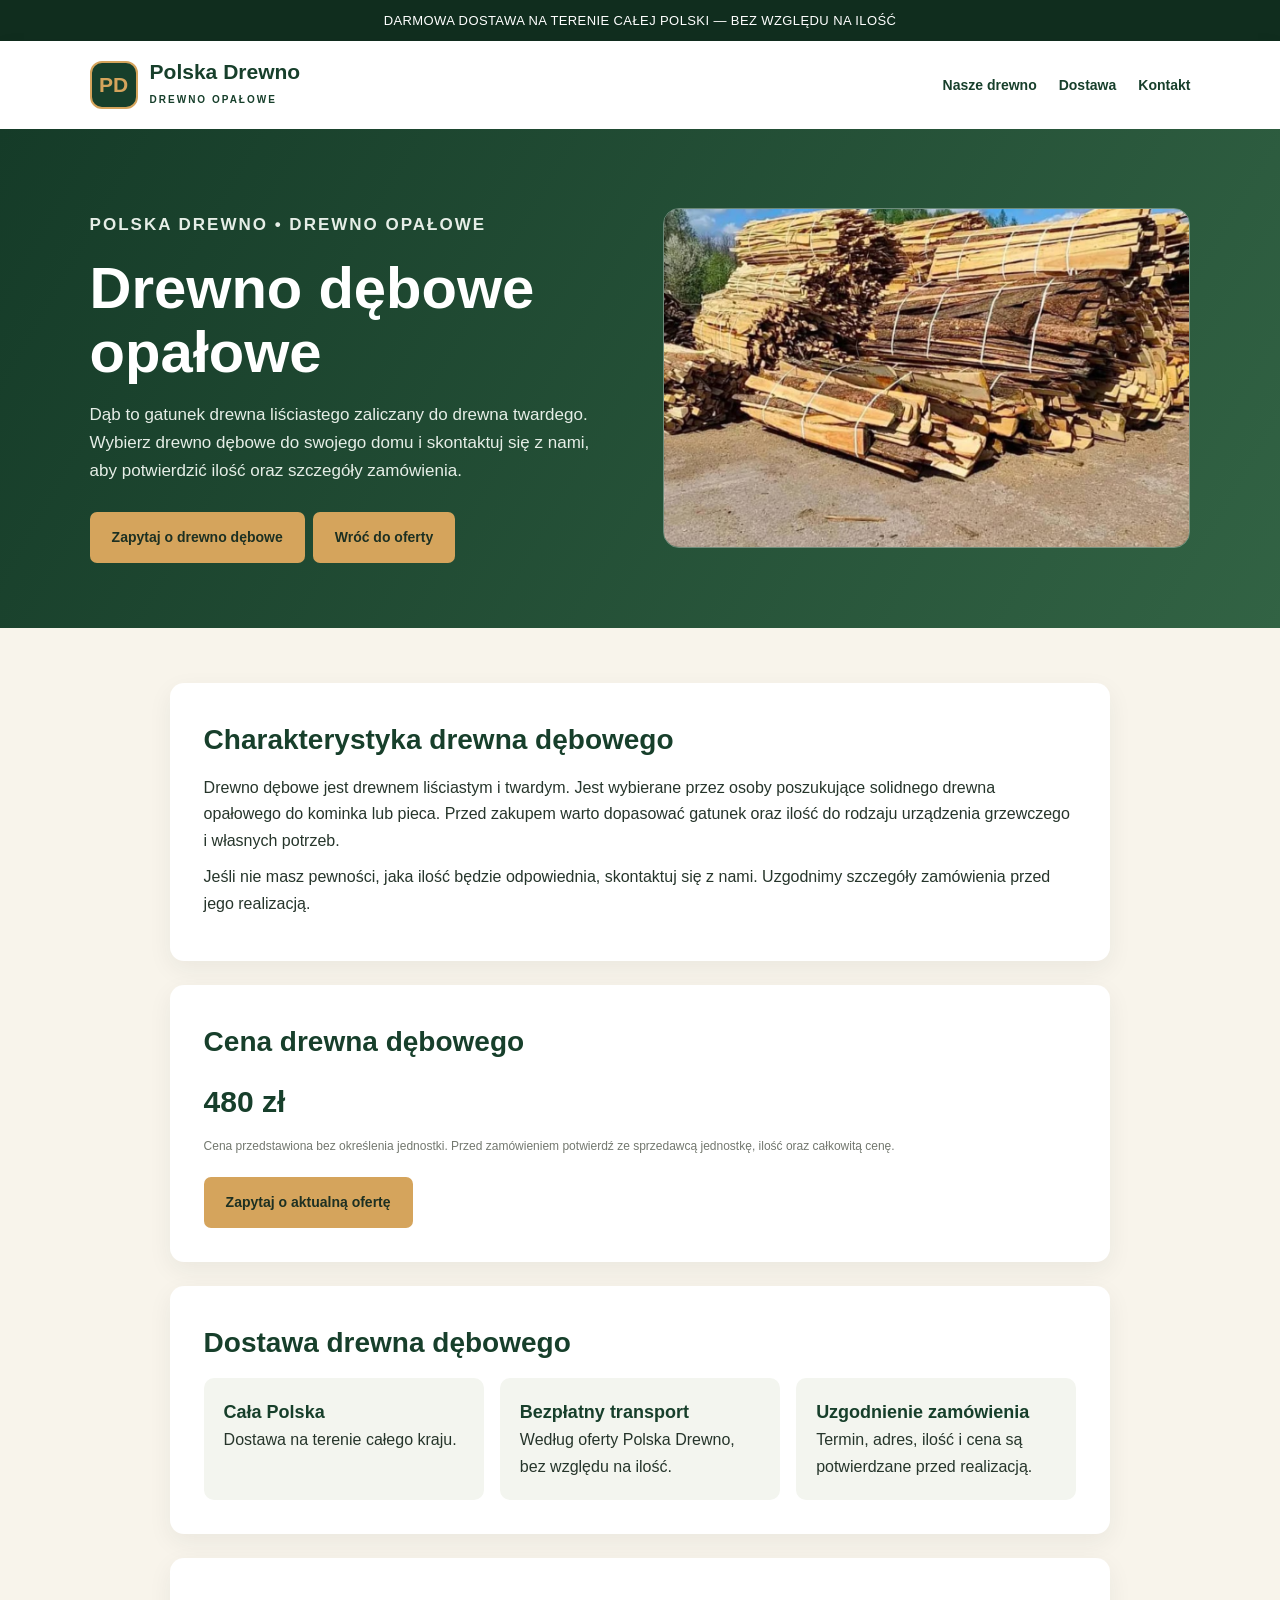
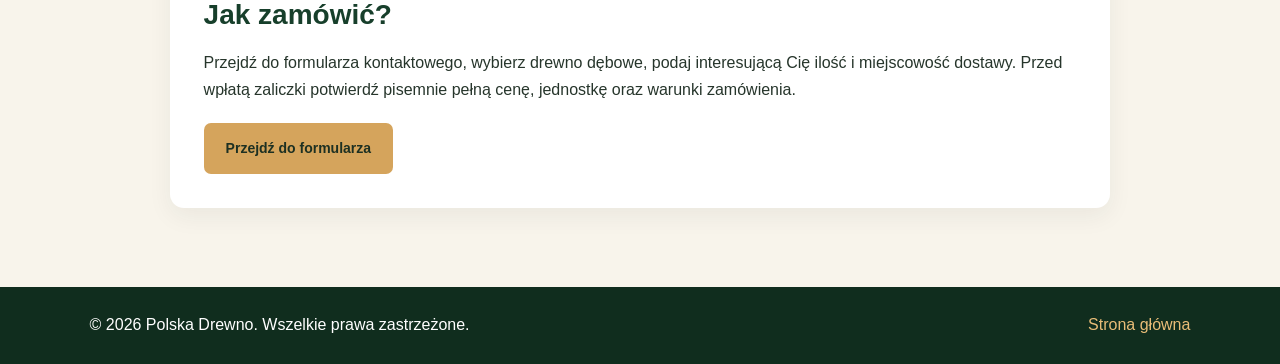
==== drewno-debowe.html @ 9f971336 "Add SEO page for oak firewood" ====
<!doctype html>
<html lang="pl">
<head>
<meta charset="utf-8">
<meta name="viewport" content="width=device-width, initial-scale=1">
<meta name="description" content="Poznaj drewno dębowe opałowe od Polska Drewno. Sprawdź podstawowe informacje, cenę 480 zł i zapytaj o bezpłatną dostawę na terenie całej Polski.">
<meta name="robots" content="index,follow">
<title>Drewno dębowe opałowe – cena i dostawa | Polska Drewno</title>
<link rel="canonical" href="https://polska-drewno.pages.dev/drewno-debowe.html">
<meta property="og:type" content="product">
<meta property="og:title" content="Drewno dębowe opałowe | Polska Drewno">
<meta property="og:description" content="Drewno dębowe opałowe. Cena 480 zł. Bezpłatna dostawa na terenie całej Polski.">
<meta property="og:url" content="https://polska-drewno.pages.dev/drewno-debowe.html">
<meta property="og:locale" content="pl_PL">
<meta property="og:image" content="https://polska-drewno.pages.dev/drewno-zdjecie-1.jpg">
<style>
:root{--green:#173f2b;--green2:#245b3c;--cream:#f8f4eb;--gold:#d5a45c;--text:#26352b}
*{box-sizing:border-box}body{margin:0;font-family:Arial,Helvetica,sans-serif;background:var(--cream);color:var(--text);line-height:1.65}a{text-decoration:none}
.topline{background:#102d1e;color:#fff;text-align:center;padding:10px 12px;font-size:13px;letter-spacing:.4px}
header{background:#fff;display:flex;align-items:center;justify-content:space-between;padding:18px 7%;gap:20px;box-shadow:0 3px 15px #0000000c}
.brand{display:flex;align-items:center;gap:12px;color:var(--green)}.brand-mark{display:grid;place-items:center;width:48px;height:48px;background:var(--green);color:var(--gold);border-radius:12px;font-size:21px;font-weight:900;border:2px solid var(--gold)}.brand strong{display:block;font-size:21px;line-height:1.2}.brand small{font-size:10px;letter-spacing:2px;font-weight:bold}
nav{display:flex;gap:22px;align-items:center}nav a{color:var(--green);font-size:14px;font-weight:bold}
.hero{background:linear-gradient(120deg,#153b28,#326344);color:#fff;padding:65px 7%;display:grid;grid-template-columns:1fr 1fr;align-items:center;gap:45px}
.eyebrow{color:var(--gold);font-size:12px;font-weight:bold;letter-spacing:2px;text-transform:uppercase}.hero h1{font-size:clamp(36px,5vw,58px);line-height:1.1;margin:14px 0}.hero h1 em{color:#e9bd78;font-style:normal}.hero p{color:#e6eee7;font-size:17px;max-width:570px}
.hero img{width:100%;height:340px;object-fit:cover;border-radius:16px;border:1px solid #ffffff55}.button{display:inline-block;border-radius:7px;padding:14px 22px;font-size:14px;font-weight:bold;background:var(--gold);color:#1d3022;margin:10px 8px 0 0}
main{max-width:1120px;margin:auto;padding:55px 7%}.content{background:#fff;padding:34px;border-radius:14px;box-shadow:0 8px 25px #26352b10;margin-bottom:24px}.content h2{color:var(--green);font-size:28px;margin:0 0 12px}.content p{margin:10px 0}.facts{display:grid;grid-template-columns:repeat(3,1fr);gap:16px}.fact{background:#f3f5ef;border-radius:10px;padding:20px}.fact strong{display:block;color:var(--green);font-size:18px}.price{font-size:30px;color:var(--green);font-weight:900}.note{font-size:12px;color:#73786f}
footer{background:#102d1e;color:#fff;padding:25px 7%;display:flex;justify-content:space-between;gap:15px;flex-wrap:wrap}footer a{color:#e9bd78}
@media(max-width:700px){header{align-items:flex-start;flex-direction:column}nav{flex-wrap:wrap;gap:13px}.hero{grid-template-columns:1fr;padding:45px 7%;gap:25px}.hero img{height:240px}.facts{grid-template-columns:1fr}.content{padding:24px}main{padding:35px 5%}}
</style>
</head>
<body>
<div class="topline">DARMOWA DOSTAWA NA TERENIE CAŁEJ POLSKI — BEZ WZGLĘDU NA ILOŚĆ</div>
<header>
<a class="brand" href="index.html"><span class="brand-mark">PD</span><span><strong>Polska Drewno</strong><small>DREWNO OPAŁOWE</small></span></a>
<nav><a href="index.html#produkty">Nasze drewno</a><a href="index.html#dostawa">Dostawa</a><a href="index.html#kontakt">Kontakt</a></nav>
</header>
<section class="hero">
<div><p class="eyebrow">POLSKA DREWNO • DREWNO OPAŁOWE</p><h1>Drewno dębowe opałowe</h1><p>Dąb to gatunek drewna liściastego zaliczany do drewna twardego. Wybierz drewno dębowe do swojego domu i skontaktuj się z nami, aby potwierdzić ilość oraz szczegóły zamówienia.</p><a class="button" href="index.html#kontakt">Zapytaj o drewno dębowe</a><a class="button" href="index.html#produkty">Wróć do oferty</a></div>
<img src="drewno-zdjecie-1.jpg" alt="Drewno dębowe opałowe – Polska Drewno">
</section>
<main>
<section class="content"><h2>Charakterystyka drewna dębowego</h2><p>Drewno dębowe jest drewnem liściastym i twardym. Jest wybierane przez osoby poszukujące solidnego drewna opałowego do kominka lub pieca. Przed zakupem warto dopasować gatunek oraz ilość do rodzaju urządzenia grzewczego i własnych potrzeb.</p><p>Jeśli nie masz pewności, jaka ilość będzie odpowiednia, skontaktuj się z nami. Uzgodnimy szczegóły zamówienia przed jego realizacją.</p></section>
<section class="content"><h2>Cena drewna dębowego</h2><p class="price">480 zł</p><p class="note">Cena przedstawiona bez określenia jednostki. Przed zamówieniem potwierdź ze sprzedawcą jednostkę, ilość oraz całkowitą cenę.</p><a class="button" href="index.html#kontakt">Zapytaj o aktualną ofertę</a></section>
<section class="content"><h2>Dostawa drewna dębowego</h2><div class="facts"><div class="fact"><strong>Cała Polska</strong> Dostawa na terenie całego kraju.</div><div class="fact"><strong>Bezpłatny transport</strong> Według oferty Polska Drewno, bez względu na ilość.</div><div class="fact"><strong>Uzgodnienie zamówienia</strong> Termin, adres, ilość i cena są potwierdzane przed realizacją.</div></div></section>
<section class="content"><h2>Jak zamówić?</h2><p>Przejdź do formularza kontaktowego, wybierz drewno dębowe, podaj interesującą Cię ilość i miejscowość dostawy. Przed wpłatą zaliczki potwierdź pisemnie pełną cenę, jednostkę oraz warunki zamówienia.</p><a class="button" href="index.html#kontakt">Przejdź do formularza</a></section>
</main>
<footer><span>© <span id="year"></span> Polska Drewno. Wszelkie prawa zastrzeżone.</span><a href="index.html">Strona główna</a></footer>
<script>document.getElementById('year').textContent=new Date().getFullYear();</script>
</body>
</html>
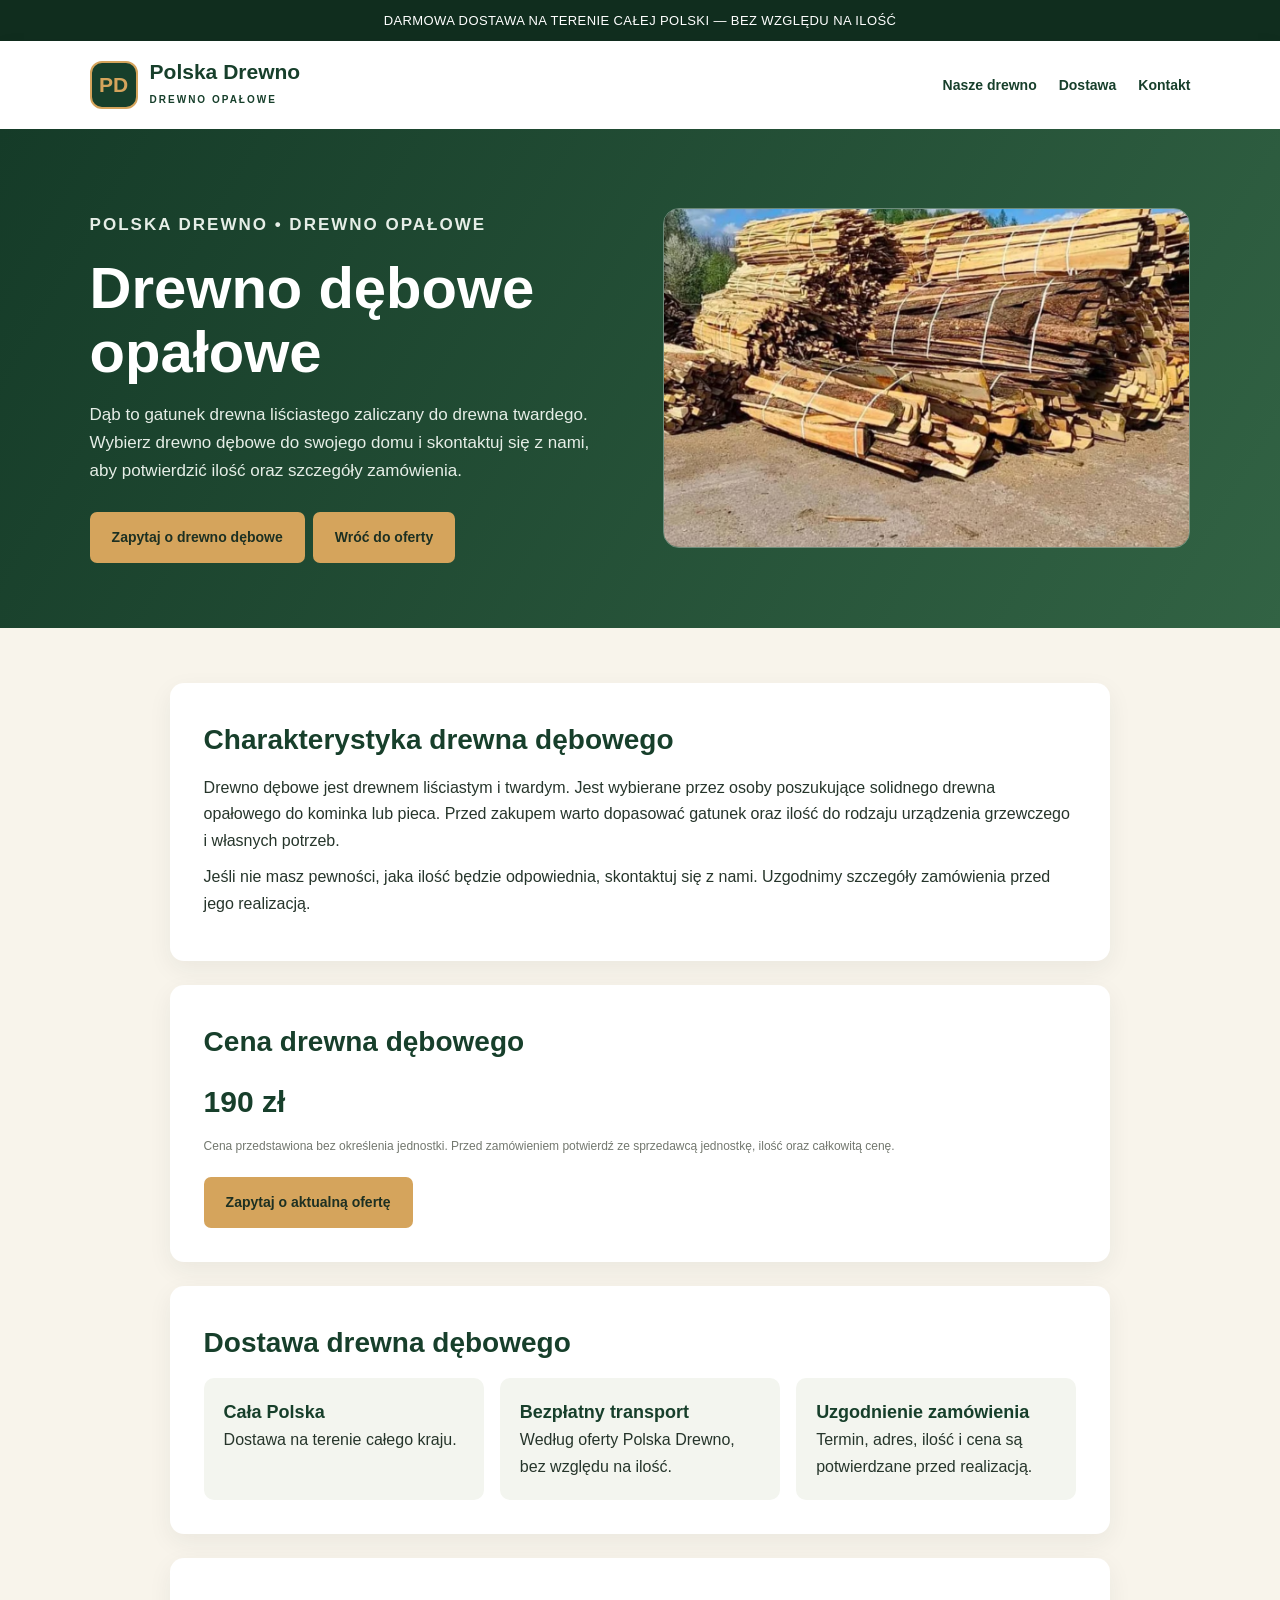
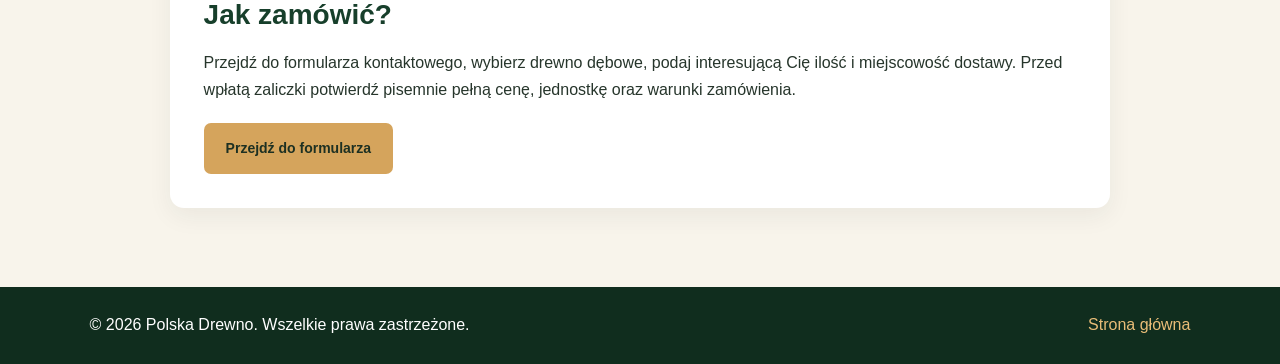
==== commit 138e3324: "Update oak firewood price" ====
--- a/drewno-debowe.html
+++ b/drewno-debowe.html
@@ -3,13 +3,13 @@
 <head>
 <meta charset="utf-8">
 <meta name="viewport" content="width=device-width, initial-scale=1">
-<meta name="description" content="Poznaj drewno dębowe opałowe od Polska Drewno. Sprawdź podstawowe informacje, cenę 480 zł i zapytaj o bezpłatną dostawę na terenie całej Polski.">
+<meta name="description" content="Poznaj drewno dębowe opałowe od Polska Drewno. Sprawdź podstawowe informacje, cenę 190 zł i zapytaj o bezpłatną dostawę na terenie całej Polski.">
 <meta name="robots" content="index,follow">
 <title>Drewno dębowe opałowe – cena i dostawa | Polska Drewno</title>
 <link rel="canonical" href="https://polska-drewno.pages.dev/drewno-debowe.html">
 <meta property="og:type" content="product">
 <meta property="og:title" content="Drewno dębowe opałowe | Polska Drewno">
-<meta property="og:description" content="Drewno dębowe opałowe. Cena 480 zł. Bezpłatna dostawa na terenie całej Polski.">
+<meta property="og:description" content="Drewno dębowe opałowe. Cena 190 zł. Bezpłatna dostawa na terenie całej Polski.">
 <meta property="og:url" content="https://polska-drewno.pages.dev/drewno-debowe.html">
 <meta property="og:locale" content="pl_PL">
 <meta property="og:image" content="https://polska-drewno.pages.dev/drewno-zdjecie-1.jpg">
@@ -40,7 +40,7 @@
 </section>
 <main>
 <section class="content"><h2>Charakterystyka drewna dębowego</h2><p>Drewno dębowe jest drewnem liściastym i twardym. Jest wybierane przez osoby poszukujące solidnego drewna opałowego do kominka lub pieca. Przed zakupem warto dopasować gatunek oraz ilość do rodzaju urządzenia grzewczego i własnych potrzeb.</p><p>Jeśli nie masz pewności, jaka ilość będzie odpowiednia, skontaktuj się z nami. Uzgodnimy szczegóły zamówienia przed jego realizacją.</p></section>
-<section class="content"><h2>Cena drewna dębowego</h2><p class="price">480 zł</p><p class="note">Cena przedstawiona bez określenia jednostki. Przed zamówieniem potwierdź ze sprzedawcą jednostkę, ilość oraz całkowitą cenę.</p><a class="button" href="index.html#kontakt">Zapytaj o aktualną ofertę</a></section>
+<section class="content"><h2>Cena drewna dębowego</h2><p class="price">190 zł</p><p class="note">Cena przedstawiona bez określenia jednostki. Przed zamówieniem potwierdź ze sprzedawcą jednostkę, ilość oraz całkowitą cenę.</p><a class="button" href="index.html#kontakt">Zapytaj o aktualną ofertę</a></section>
 <section class="content"><h2>Dostawa drewna dębowego</h2><div class="facts"><div class="fact"><strong>Cała Polska</strong> Dostawa na terenie całego kraju.</div><div class="fact"><strong>Bezpłatny transport</strong> Według oferty Polska Drewno, bez względu na ilość.</div><div class="fact"><strong>Uzgodnienie zamówienia</strong> Termin, adres, ilość i cena są potwierdzane przed realizacją.</div></div></section>
 <section class="content"><h2>Jak zamówić?</h2><p>Przejdź do formularza kontaktowego, wybierz drewno dębowe, podaj interesującą Cię ilość i miejscowość dostawy. Przed wpłatą zaliczki potwierdź pisemnie pełną cenę, jednostkę oraz warunki zamówienia.</p><a class="button" href="index.html#kontakt">Przejdź do formularza</a></section>
 </main>
